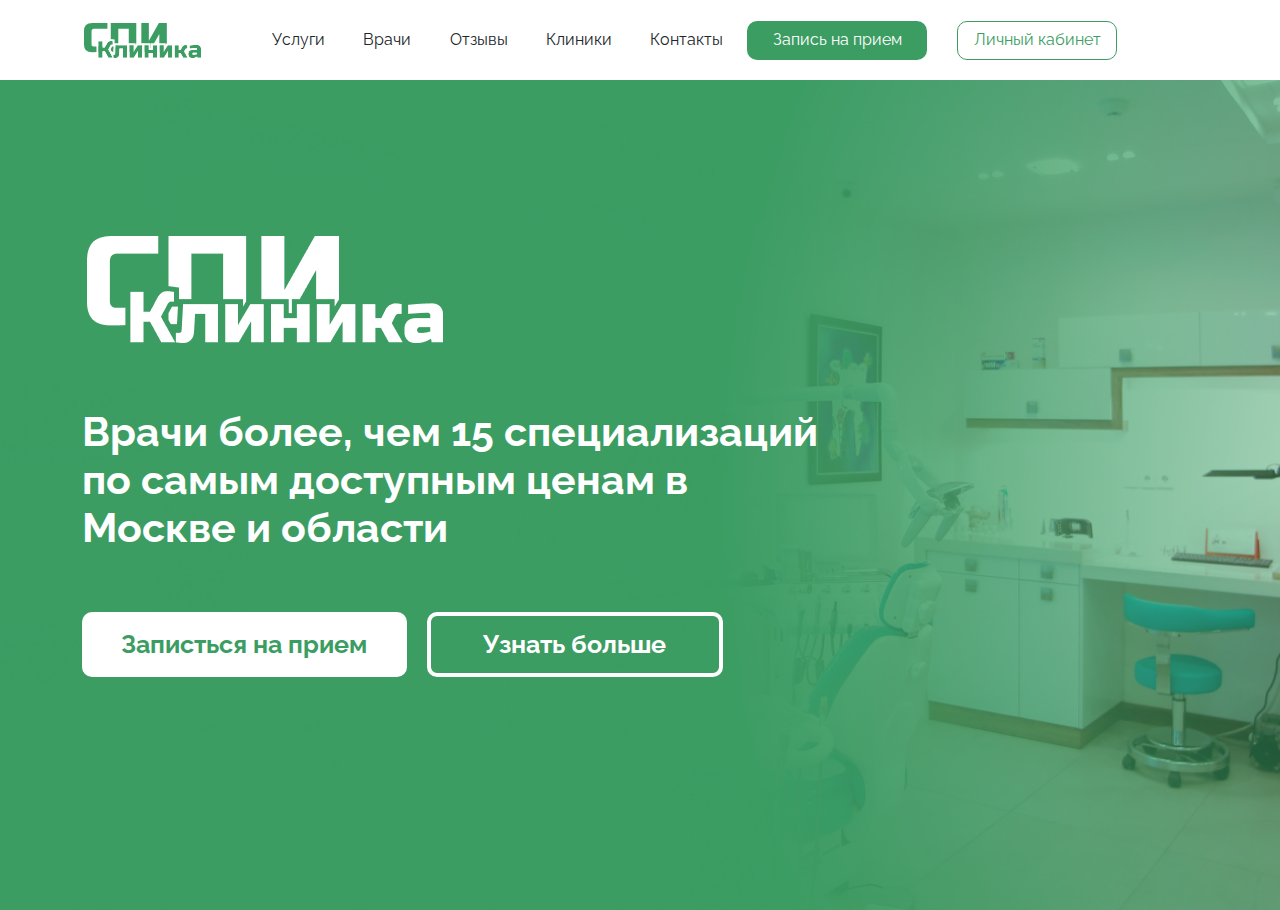
==== index.html @ 7ee7bcb6 "Primary Layout" ====
<!DOCTYPE html>
<html lang="en">

<head>
	<meta charset="UTF-8">
	<meta http-equiv="X-UA-Compatible" content="IE=edge">
	<meta name="viewport" content="width=device-width, initial-scale=1.0">
	<link rel="preconnect" href="https://fonts.googleapis.com">
	<link rel="preconnect" href="https://fonts.gstatic.com" crossorigin>
	<link
		href="https://fonts.googleapis.com/css2?family=Raleway:ital,wght@0,100;0,200;0,300;0,400;0,500;0,600;0,700;0,800;0,900;1,100;1,200;1,300;1,400;1,500;1,600;1,700;1,800;1,900&display=swap"
		rel="stylesheet">
	<link href="css/bootstrap.min.css" rel="stylesheet">
	<link rel="stylesheet" href="css/normalize.css">
	<link rel="stylesheet" href="css/style.css">
	<title>SPI</title>
</head>

<body>
	<div class="wrapper">
		<div class="container">
			<header class="header row">
				<div class="col-2">
					<div class="header__logo">
						<img src="img/header__logo.svg" alt="logo">
					</div>
				</div>
				<div class="col-5">
					<nav class="navbar navbar-expand-lg header__menu">
						<button class="navbar-toggler" type="button" data-toggle="collapse" data-target="#navbarContent"
							aria-controls="navbarContent" aria-expanded="false"></button>
						<a href="" class="menu__link">Услуги</a>
						<a href="" class="menu__link">Врачи</a>
						<a href="" class="menu__link">Отзывы</a>
						<a href="" class="menu__link">Клиники</a>
						<a href="" class="menu__link">Контакты</a>
					</nav>
				</div>
				<div class="col-5">
					<div class="header__bottons">
						<div class="appointment__button">
							<a href="" class="appointment__button__link">Запись на прием</a>
						</div>
						<div class="account__button">
							<a href="" class="account__button__link">Личный кабинет</a>
						</div>
					</div>
				</div>
			</header>
		</div>


		<main class="main">
			<div class="container main_b">
				<div class="main__logo row">
					<div class="col-4">
						<img src="img/main__logo.png" alt="main__logo">
					</div>
				</div>
				<div class="main__desc row">
					<div class="col-8">
						<span class="main__desc__text">
							Врачи более, чем 15 специализаций
							по самым доступным ценам
							в Москве и области
						</span>
					</div>
				</div>
				<div class="main__buttons row">
					<div class="main__buttons__list col-7">
						<div class="main__appointment">
							<a class="main__appointment__link">Записться на прием</a>
						</div>
						<div class="main__learn">
							<a class="main__learn__link">Узнать больше</a>
						</div>
					</div>
				</div>
			</div>
		</main>

		<footer></footer>
	</div>
	<script src="js/bootstrap.bundle.min.js"></script>
</body>

</html>
---- css/style.css ----
body{
	font-family: 'Raleway', sans-serif;
	font-size: 16px;
	font-weight: 400;
}

.header{
	display: flex;
	align-items: center;
	min-height: 80px;
	align-items: center;
}

.header__menu {
	display: flex;
	justify-content: space-between;
}
.menu__link {
}

.header__bottons {
	display: flex;
	gap: 30px;
	align-items: center;
}
.appointment__button {
	width: 180px;
	height: 39px;
	border-radius: 10px;
	background-color: #3c9d63;
	color:#ffffff;
	line-height: 117%;
	display: flex;
	align-items: center;
	justify-content: center;
}
.appointment__button__link {

}
.account__button {
	width: 160px;
	height: 39px;
	border: 1px solid #3c9d63;
	border-radius: 10px;
	background-color: #ffffff;
	color:#3C9D63;
	line-height: 117%;
	display: flex;
	align-items: center;
	justify-content: center;
}
.account__button__link{
}



.main {
	background-image: url("../img/main__back.png");
	background-repeat: no-repeat;
	background-size: cover;
	padding-top: 151px;
	display: flex;
	flex: 1 1 auto;
}
.main__b{
	display: flex;
}
.main__logo {
	margin-bottom: 60px;
}
.main__desc {
	margin-bottom: 60px;
}
.col-8 {
}
.main__desc__text {
	font-weight: 700;
	font-size:  41px;
	line-height:  48px;
	color: #FFFFFF;
}
.main__buttons {
	margin-bottom: 233px;
}
.main__buttons__list{
	display: flex;
	gap: 20px;
}
.main__appointment {
	width: 329px;
	height: 65px;
	border-radius: 10px;
	background-color: #ffffff;
	color:#3C9D63;
	font-weight: 700;
	font-size: 25px;
	line-height:  29px;
	display: flex;
	align-items: center;
	justify-content: center;
}
.main__appointment__link {
}
.main__learn {
	width: 300px;
	height: 65px;
	border: 4px solid #ffffff;
	border-radius: 10px;
	color:#ffffff;
	font-weight: 700;
	font-size: 25px;
	line-height:  29px;
	display: flex;
	align-items: center;
	justify-content: center;
}
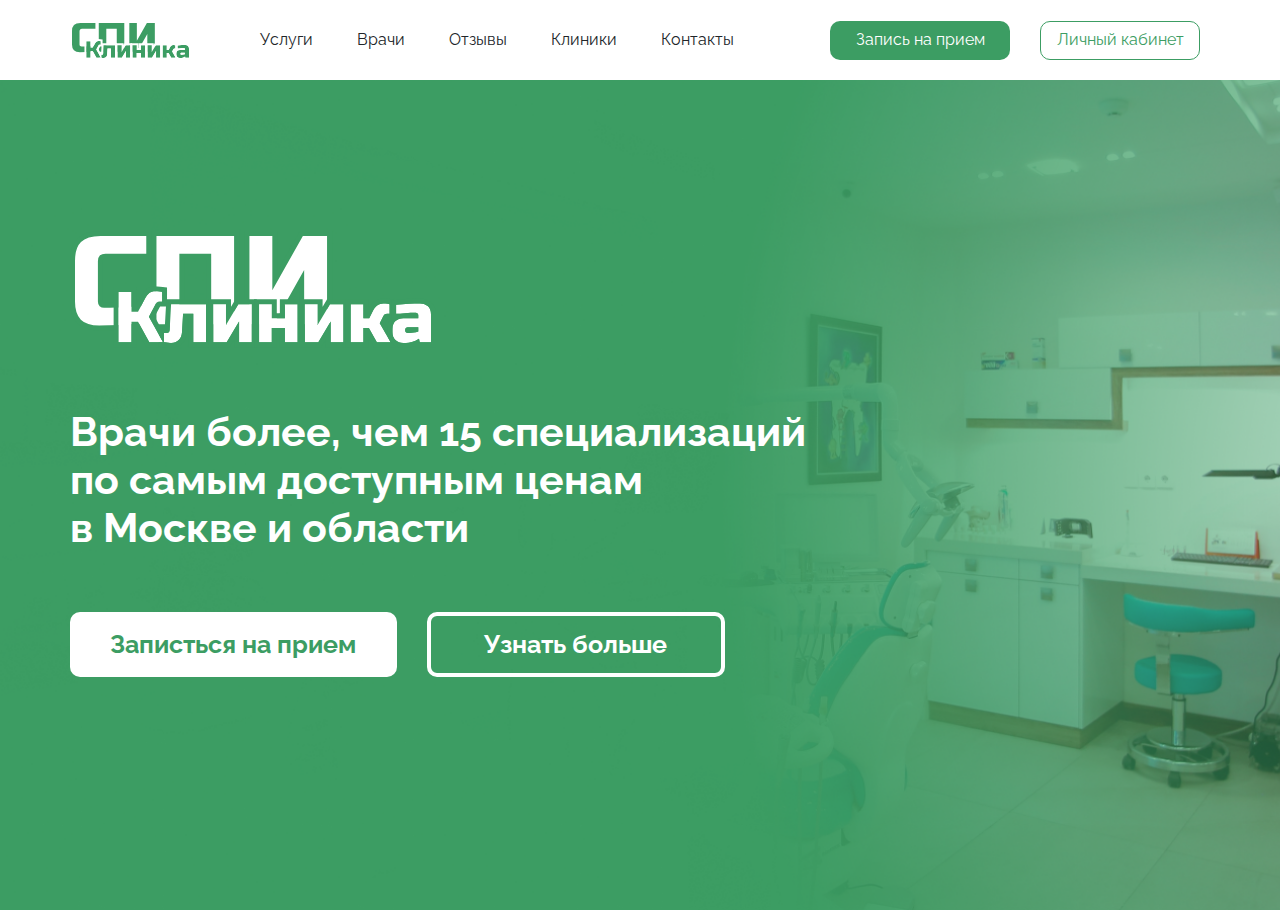
==== commit f3505da9: "Primary Layout" ====
--- a/index.html
+++ b/index.html
@@ -1,5 +1,5 @@
 <!DOCTYPE html>
-<html lang="en">
+<html lang="ru">
 
 <head>
 	<meta charset="UTF-8">
@@ -18,70 +18,75 @@
 
 <body>
 	<div class="wrapper">
-		<div class="container">
-			<header class="header row">
-				<div class="col-2">
-					<div class="header__logo">
-						<img src="img/header__logo.svg" alt="logo">
+		<header class="header">
+			<div class="container">
+				<div class="header__bar">
+					<div class="col-2">
+						<a href="#" class="header__logo">
+							<img src="img/header__logo.svg" alt="Logo">
+						</a>
 					</div>
-				</div>
-				<div class="col-5">
-					<nav class="navbar navbar-expand-lg header__menu">
-						<button class="navbar-toggler" type="button" data-toggle="collapse" data-target="#navbarContent"
-							aria-controls="navbarContent" aria-expanded="false"></button>
-						<a href="" class="menu__link">Услуги</a>
-						<a href="" class="menu__link">Врачи</a>
-						<a href="" class="menu__link">Отзывы</a>
-						<a href="" class="menu__link">Клиники</a>
-						<a href="" class="menu__link">Контакты</a>
-					</nav>
-				</div>
-				<div class="col-5">
-					<div class="header__bottons">
-						<div class="appointment__button">
-							<a href="" class="appointment__button__link">Запись на прием</a>
-						</div>
-						<div class="account__button">
-							<a href="" class="account__button__link">Личный кабинет</a>
+					<div class="col-6 ">
+						<nav class="header__menu">
+							<a href="#" class="menu__link">Услуги</a>
+							<a href="#" class="menu__link">Врачи</a>
+							<a href="#" class="menu__link">Отзывы</a>
+							<a href="#" class="menu__link">Клиники</a>
+							<a href="#" class="menu__link">Контакты</a>
+							<a href="#" class="menu__link">Запись на прием</a>
+							<a href="#" class="menu__link">Личный кабинет</a>
+
+						</nav>
+					</div>
+					<div class="col-4 ">
+						<div class="header__buttons">
+							<div class="header__appointment button">
+								<a href="#">Запись на прием</a>
+							</div>
+							<div class="header__account button">
+								<a href="#">Личный кабинет</a>
+							</div>
 						</div>
 					</div>
 				</div>
-			</header>
-		</div>
-
-
+			</div>
+		</header>
 		<main class="main">
-			<div class="container main_b">
+			<div class="container">
 				<div class="main__logo row">
 					<div class="col-4">
-						<img src="img/main__logo.png" alt="main__logo">
+						<div class="main__logo__img">
+							<img src="img/main__logo.svg" alt="Logo">
+						</div>
 					</div>
 				</div>
 				<div class="main__desc row">
 					<div class="col-8">
-						<span class="main__desc__text">
-							Врачи более, чем 15 специализаций
-							по самым доступным ценам
+						<div class="main__desc__text">
+							Врачи более, чем 15 специализаций<br>
+							по самым доступным ценам<br>
 							в Москве и области
-						</span>
+						</div>
 					</div>
 				</div>
 				<div class="main__buttons row">
-					<div class="main__buttons__list col-7">
-						<div class="main__appointment">
-							<a class="main__appointment__link">Записться на прием</a>
-						</div>
-						<div class="main__learn">
-							<a class="main__learn__link">Узнать больше</a>
+					<div class="col-7">
+						<div class="main__buttons__block">
+							<div class="main__appointment button">
+								<a href="# class= main__appointment__link">Записться на прием</a>
+							</div>
+							<div class="main__learn button">
+								<a href="#" class="main__learn__link ">Узнать больше</a>
+							</div>
 						</div>
 					</div>
 				</div>
 			</div>
 		</main>
-
 		<footer></footer>
 	</div>
 	<script src="js/bootstrap.bundle.min.js"></script>
+	<script src="js/script.js"></script>
 </body>
 
 </html>--- a/css/style.css
+++ b/css/style.css
@@ -3,57 +3,140 @@
 	font-size: 16px;
 	font-weight: 400;
 }
-
-.header{
+.button{
+	border-radius: 10px;
+	line-height: 117%;
 	display: flex;
 	align-items: center;
+	justify-content: center;
+	transition: background-color 0.3s ease 0s;
+	cursor: pointer;
+}
+
+.container {
+	padding: 0;
+}
+
+.button a:hover{
+	color: inherit;
+}
+/*-----------------------------------------HEADER------------------------------------------*/
+.header__bar {
+	display: flex;
 	min-height: 80px;
 	align-items: center;
-}
-
+	justify-content: space-between;;
+}
 .header__menu {
 	display: flex;
-	justify-content: space-between;
-}
-.menu__link {
-}
-
-.header__bottons {
+	gap: 44px;
+	align-items: flex-start;
+}
+.menu__link:hover{
+	color: #3c9d63;
+}
+.menu__link:nth-child(6),
+.menu__link:nth-child(7){
+	display: none;
+}
+.header__buttons {
 	display: flex;
 	gap: 30px;
-	align-items: center;
-}
-.appointment__button {
-	width: 180px;
-	height: 39px;
-	border-radius: 10px;
+	margin-left: auto;
+
+}
+.hamburger {
+	display: none;
+	cursor: pointer;
+}
+.bar {
+	display: block;
+	width: 25px;
+	height:3px;
+	margin: 5px auto;
+	-webkit-transition: all 0.3s ease-in-out;
+	transition: all 0.3s ease-in-out;
+	background-color: black;
+}
+.header__appointment {
+	min-width: 180px;
+	min-height: 39px;
 	background-color: #3c9d63;
 	color:#ffffff;
-	line-height: 117%;
-	display: flex;
-	align-items: center;
-	justify-content: center;
-}
-.appointment__button__link {
-
-}
-.account__button {
-	width: 160px;
-	height: 39px;
+}
+.header__appointment:hover{
+	background-color: #2dcc6d;
+}
+.header__account {
+	min-width: 160px;
+	min-height: 39px;
 	border: 1px solid #3c9d63;
-	border-radius: 10px;
 	background-color: #ffffff;
 	color:#3C9D63;
-	line-height: 117%;
-	display: flex;
-	align-items: center;
-	justify-content: center;
-}
-.account__button__link{
-}
-
-
-
+}
+.header__account:hover{
+	background-color: #3C9D63;
+	color:#ffffff;
+	border: none;
+}
+@media(max-width:1200px){
+	.header__menu {
+		gap: 20px;
+		align-items: center;
+	}
+}
+/*-----------------------------------------HAMBURGER-MENU------------------------------------------*/
+@media(max-width:992px){
+	.hamburger{
+		display: block;
+	}
+	.hamburger.active .bar:nth-child(2){
+		opacity: 0;
+	}
+	.hamburger.active .bar:nth-child(1){
+		transform: translateY(8px) rotate(45deg);
+	}
+	.hamburger.active .bar:nth-child(3){
+		transform: translateY(-8px) rotate(-45deg);
+	}
+
+	.header__menu{
+		position: fixed;
+		left: -100%;
+		top: 70px;
+		gap: 0;
+		flex-direction: column;
+		background-color: #356e4c;
+		width: 100%;
+		text-align: center;
+		transition:0.3s;		
+	}
+	.menu__link:nth-child(6),
+	.menu__link:nth-child(7){
+		display: flex;
+	}
+	.menu__link{
+		margin: 16px auto;
+		color: #ffffff;
+	}
+	.menu__link:hover{
+		color: #0d4524;
+	}
+	.header__menu.active{
+		left: 0;
+	}
+	.header__buttons{
+		display: none;
+	}
+	.header__bar{
+		justify-content: space-between;
+	}
+	.header__bar .col-6,
+	.header__bar .col-4{
+		width: 0px;
+	}
+}
+/*-----------------------------------------MAIN------------------------------------------*/
 .main {
 	background-image: url("../img/main__back.png");
 	background-repeat: no-repeat;
@@ -61,56 +144,224 @@
 	padding-top: 151px;
 	display: flex;
 	flex: 1 1 auto;
-}
-.main__b{
-	display: flex;
+	padding-bottom: 233px;
+}
+@media(max-width:768px){
+	.main {
+		padding-top: 70px;
+		display: flex;
+		flex: 1 1 auto;
+		padding-bottom: 0px;
+	}
 }
 .main__logo {
 	margin-bottom: 60px;
 }
+@media(max-width:576px){
+	.main__logo {
+		margin-bottom: 30px;
+	}
+	.main__logo__img img{
+		width: 240px;
+	}
+}
+
 .main__desc {
 	margin-bottom: 60px;
 }
-.col-8 {
-}
 .main__desc__text {
 	font-weight: 700;
-	font-size:  41px;
+	font-size: 41px;
 	line-height:  48px;
-	color: #FFFFFF;
-}
-.main__buttons {
-	margin-bottom: 233px;
-}
-.main__buttons__list{
-	display: flex;
-	gap: 20px;
+	color: #ffffff;
+}
+@media(max-width:768px){
+	.main__desc__text {
+		font-size: 28px;
+		line-height: 120%;
+	}
+}
+@media(max-width:576px){
+	.main__desc__text {
+		font-size: 22px;
+	}
+}
+.main__buttons__block {
+	display: flex;
+	gap: 30px;
+}
+@media(max-width:992px){
+	.main__buttons__block {
+	display: flex;
+	flex-direction: column;
+	gap: 30px;
+	}
 }
 .main__appointment {
 	width: 329px;
 	height: 65px;
-	border-radius: 10px;
 	background-color: #ffffff;
 	color:#3C9D63;
 	font-weight: 700;
 	font-size: 25px;
-	line-height:  29px;
-	display: flex;
-	align-items: center;
-	justify-content: center;
-}
-.main__appointment__link {
+}
+.main__appointment:hover{
+	background-color: #3C9D63;
+	color:#ffffff;
+	border: 4px solid #ffffff;
+}
+@media(max-width:498px){
+	.main__appointment {
+		width: 250px;
+		height: 65px;
+		padding: 15px;
+		font-size: 20px;
+	}
 }
 .main__learn {
 	width: 300px;
 	height: 65px;
 	border: 4px solid #ffffff;
-	border-radius: 10px;
 	color:#ffffff;
 	font-weight: 700;
 	font-size: 25px;
-	line-height:  29px;
-	display: flex;
-	align-items: center;
-	justify-content: center;
+}
+.main__learn:hover{
+	background-color: #ffffff;
+	color:#3C9D63;
+	border: none;
+}
+@media(max-width:498px){
+	.main__learn {
+		width: 200px;
+		height: 65px;
+		padding: 15px;
+		font-size: 20px;
+	}
+}
+
+
+/*-----------------------------------------DOCTORS------------------------------------------*/
+
+.specs {
+	display: flex;
+	flex-direction: column;
+	margin-top: 100px;
+}
+
+.spec-col {
+	display: flex;
+	flex-direction: column;
+}
+
+.specs__cols {
+	display: flex;
+	flex-direction: row;
+	margin-top: 50px;
+}
+
+.specs__item {
+	margin-bottom: 20px;
+}
+
+.routing-links {
+	display: flex;
+	justify-content: space-between;
+	font-size: 25px;
+}
+
+.routing-links__item {
+	border-bottom: solid 2px #fff;
+}
+
+.routing-links__item:hover {
+	border-bottom: solid 2px #3C9D63;
+	color: #000;
+}
+
+.routing-links__item:active {
+	border-bottom: solid 1px #3C9D63;
+	color: #000;
+}
+
+.specs__item:hover {
+	font-weight: bold;
+	color: #000;
+}
+
+.spec__item:active {
+	font-weight: bold;
+	color: #000
+}
+
+.docs {
+	margin-top: 100px;
+	display: grid;
+	grid-template-columns: repeat(2, 1fr);
+	grid-gap: 30px;
+}
+
+.doc-card {
+	background-color: #3C9D6310;
+	padding: 20px;
+	border-radius: 10px;
+	display: flex;
+	flex-direction: row;
+	box-sizing: border-box;
+	width: 100%;
+}
+
+.doc-card__photo {
+	height: 200px;
+	width: 150px;
+}
+
+.doc-card__description {
+	display: flex;
+	flex-direction: column;
+	margin-left: 30px;
+}
+
+.doc-name {
+	font-size: 25px;
+	width: 220px;
+	font-weight: bold;
+}
+
+.doc-desc {
+	color: #00000050;
+	margin-top: 15px;
+}
+
+.point-svg {
+	height: 16px;
+	width: 16px;
+	color: #3C9D63;
+}
+
+.doc-address {
+	margin-top: 15px;
+}
+
+.card-buttons {
+	margin-top: auto;
+}
+
+.primary-button {
+	height: 32px;
+	border: none;
+	border-radius: 10px;
+	padding: 5px 20px;
+	background-color: #3C9D63;
+	color: #fff;
+	margin-right: 15px;
+}
+
+.secondary-button {
+	height: 32px;
+	border-radius: 10px;
+	padding: 5px 20px;
+	border: solid 1px #3C9D63;
+	background-color: transparent;
+	color: #3C9D63;
 }